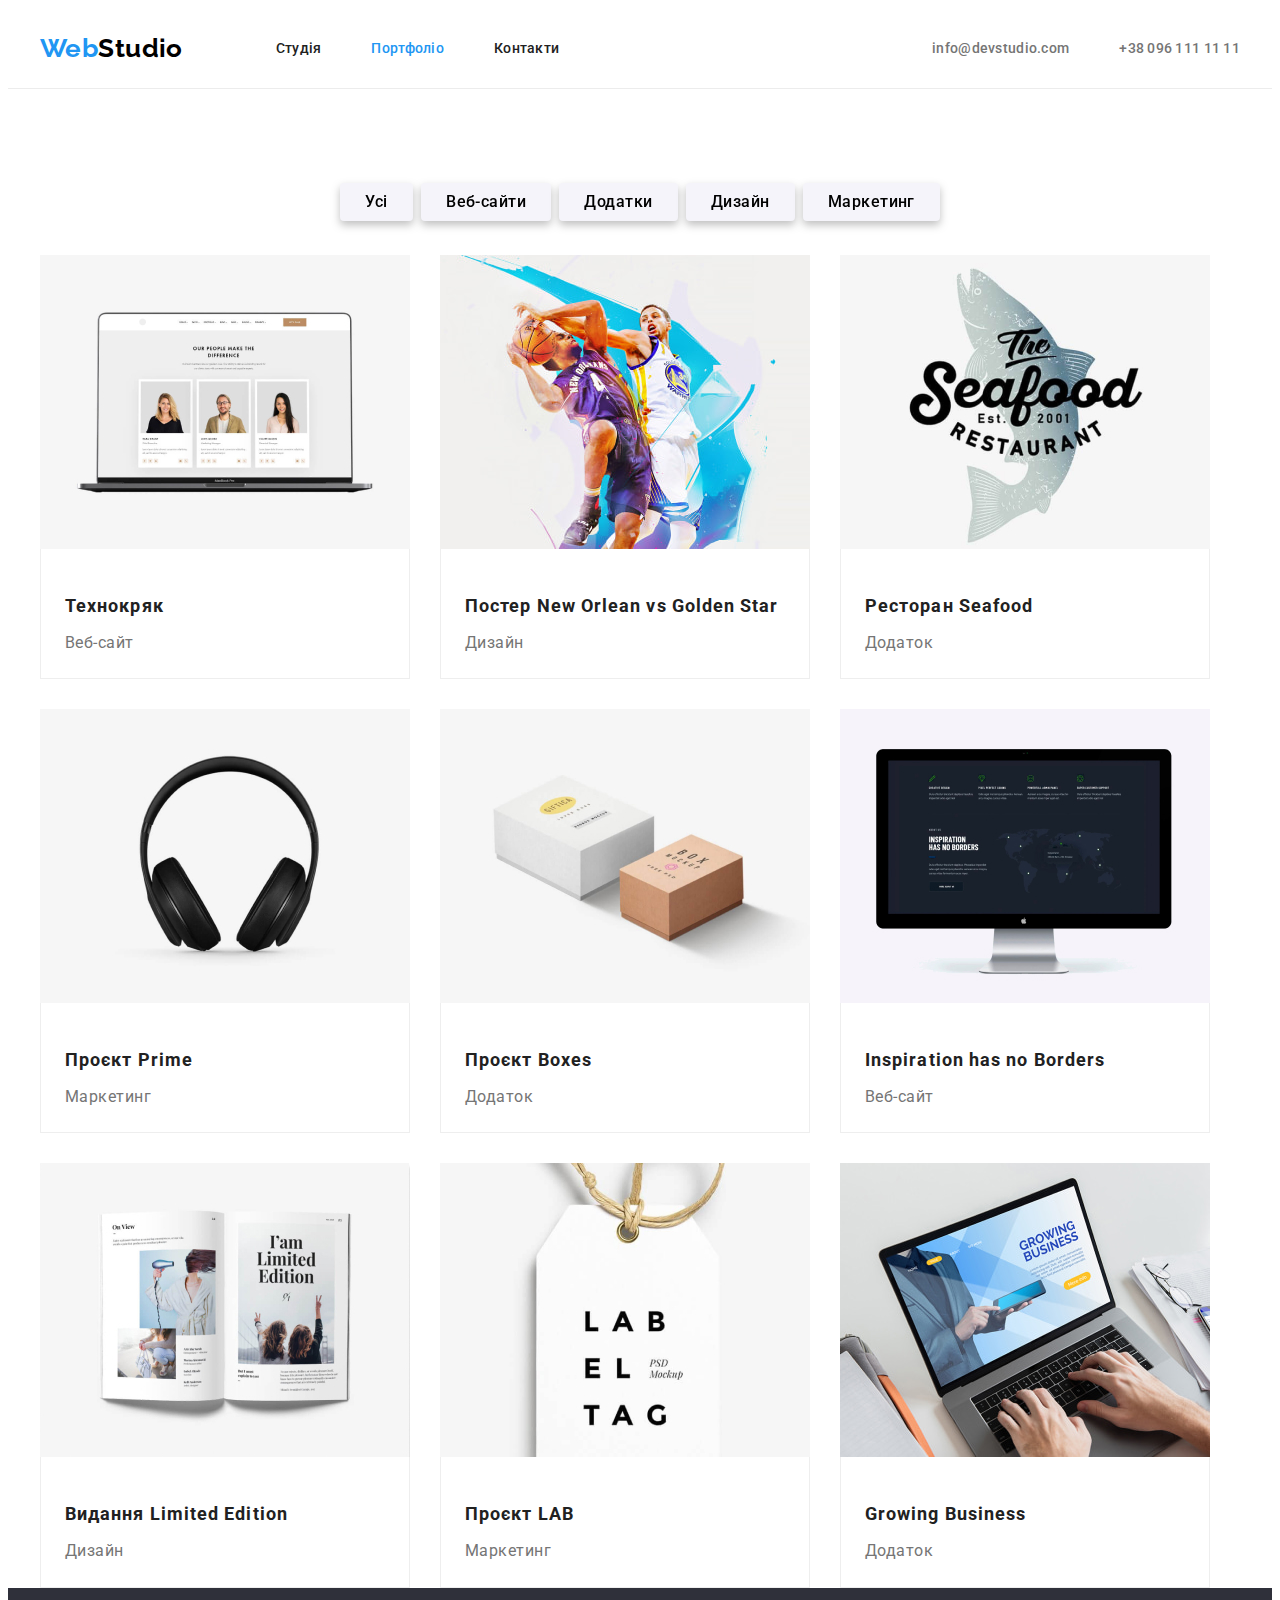
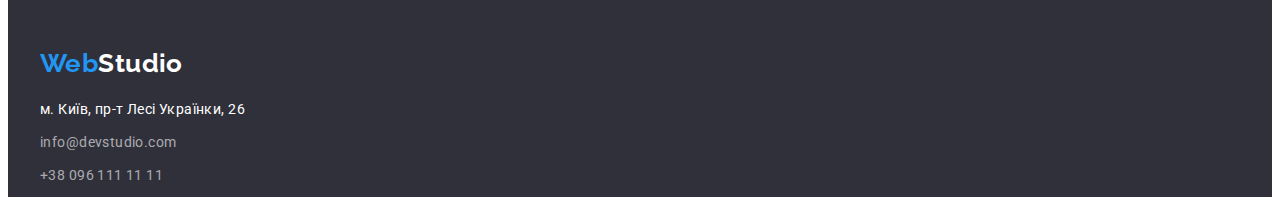
==== portfolio.html @ c00fcd57 "створює базу для виконання дз" ====
<!DOCTYPE html>
<html lang="uk">
  <head>
    <meta charset="UTF-8" />
    <meta http-equiv="X-UA-Compatible" content="IE=edge" />
    <meta name="viewport" content="width=device-width, initial-scale=1.0" />
    <title>Студія</title>

    <link rel="preconnect" href="https://fonts.googleapis.com" />
    <link rel="preconnect" href="https://fonts.gstatic.com" crossorigin />
    <link
      href="https://fonts.googleapis.com/css2?family=Raleway:wght@700&family=Roboto:wght@400;500;700;900&display=swap"
      rel="stylesheet"
    />
    <link
      rel="stylesheet"
      href="https://cdnjs.cloudflare.com/ajax/libs/modern-normalize/1.1.0/modern-normalize.min.css"
      integrity="sha512-wpPYUAdjBVSE4KJnH1VR1HeZfpl1ub8YT/NKx4PuQ5NmX2tKuGu6U/JRp5y+Y8XG2tV+wKQpNHVUX03MfMFn9Q=="
      crossorigin="anonymous"
      referrerpolicy="no-referrer"
    />
    <link rel="stylesheet" href="./css/styles.css" />
  </head>
  <body>
    <!--Header-->

    <header class="header">
      <div class="container">
        <a href="./index.html" lang="en" class="logo"><span class="logo-span">Web</span>Studio</a>
        <nav>
          <ul class="nav-list ul">
            <li class="item"><a href="./index.html" class="nav-list-link">Студія</a></li>
            <li class="item">
              <a href="./portfolio.html" class="nav-list-link-active">Портфоліо</a>
            </li>
            <li class="item"><a href="" class="nav-list-link">Контакти</a></li>
          </ul>
        </nav>

        <ul class="contact-list ul">
          <li class="item">
            <a href="mailto:info@devstudio.com" class="contact-list-link">info@devstudio.com</a>
          </li>
          <li class="item">
            <a href="tel:+380961111111" class="contact-list-link">+38 096 111 11 11</a>
          </li>
        </ul>
      </div>
    </header>

    <main>
      <section>
        <div class="container">
          <ul class="filter-buttons ul">
            <li class="list"><button class="button-list" type="button">Усі</button></li>
            <li class="list"><button class="button-list" type="button">Веб-сайти</button></li>
            <li class="list"><button class="button-list" type="button">Додатки</button></li>
            <li class="list"><button class="button-list" type="button">Дизайн</button></li>
            <li class="list"><button class="button-list" type="button">Маркетинг</button></li>
          </ul>

          <h1 class="our-projects-hide">Наші проєкти</h1>
          <ul class="gallery ul">
            <li class="list">
              <img class="picture" src="./images/profiles.jpg" alt="Профайли" width="370" />
              <div class="frame">
                <h2 class="name-of-project">Технокряк</h2>
                <p class="type-of-project">Веб-сайт</p>
              </div>
            </li>
            <li class="list">
              <img
                class="picture"
                src="./images/basketball.jpg"
                alt="Гра в баскетбол"
                width="370"
              />
              <div class="frame">
                <h2 class="name-of-project">Постер New Orlean vs Golden Star</h2>
                <p class="type-of-project">Дизайн</p>
              </div>
            </li>
            <li class="list">
              <img class="picture" src="./images/fish-sign.jpg" alt="Логотип Риба" width="370" />
              <div class="frame">
                <h2 class="name-of-project">Ресторан Seafood</h2>
                <p class="type-of-project">Додаток</p>
              </div>
            </li>
            <li class="list">
              <img class="picture" src="./images/headphones.jpg" alt="Навушники" width="370" />
              <div class="frame">
                <h2 class="name-of-project">Проєкт Prime</h2>
                <p class="type-of-project">Маркетинг</p>
              </div>
            </li>
            <li class="list">
              <img class="picture" src="./images/boxes.jpg" alt="Коробки" width="370" />
              <div class="frame">
                <h2 class="name-of-project">Проєкт Boxes</h2>
                <p class="type-of-project">Додаток</p>
              </div>
            </li>
            <li class="list">
              <img class="picture" src="./images/screen.jpg" alt="Монітор" width="370" />
              <div class="frame">
                <h2 class="name-of-project">Inspiration has no Borders</h2>
                <p class="type-of-project">Веб-сайт</p>
              </div>
            </li>
            <li class="list">
              <img class="picture" src="./images/book.jpg" alt="Розгорнута книга" width="370" />
              <div class="frame">
                <h2 class="name-of-project">Видання Limited Edition</h2>
                <p class="type-of-project">Дизайн</p>
              </div>
            </li>
            <li class="list">
              <img class="picture" src="./images/label.jpg" alt="Паперова лейба" width="370" />
              <div class="frame">
                <h2 class="name-of-project">Проєкт LAB</h2>
                <p class="type-of-project">Маркетинг</p>
              </div>
            </li>
            <li class="list">
              <img
                class="picture"
                src="./images/laptop-project.jpg"
                alt="Ноутбук за яким працюють"
                width="370"
              />
              <div class="frame">
                <h2 class="name-of-project">Growing Business</h2>
                <p class="type-of-project">Додаток</p>
              </div>
            </li>
          </ul>
        </div>
      </section>
    </main>

    <footer class="footer-part">
      <div class="container">
        <a href="./index.html" lang="en" class="logo"> <span class="logo-span">Web</span>Studio</a>
        <address>
          <ul class="contact-down-list ul">
            <li>
              <a
                class="contact-down-list-link"
                href="https://goo.gl/maps/1SYnQdsRhisQ9rk5A"
                target="_blank"
                rel="noopener noreferrer"
              >
                <span class="address-link">м. Київ, пр-т Лесі Українки, 26</span></a
              >
            </li>
            <li>
              <a class="contact-down-list-link" href="mailto:info@devstudio.com"
                >info@devstudio.com</a
              >
            </li>
            <li>
              <a class="contact-down-list-link" href="tel:+380961111111">+38 096 111 11 11</a>
            </li>
          </ul>
        </address>
      </div>
    </footer>
  </body>
</html>
---- css/styles.css ----
:root {
--main-text-color: #212121;
--submain-text-color: #757575;
--accent-color: #2196F3;
--white-color: #FFFFFF;

--hero-footer-background-color: #2F303A;
--team-buttons-background-color: #F5F4FA;
}

body {
    background-color: var(--white-color);
    color: var(--main-text-color);
    font-family: Roboto, sans-serif;
    font-size: 14px;
    letter-spacing: 0.03em;
    font-weight: 400;
}

/* Utilities */

.header {
    /* outline: 1px solid #ECECEC; */
    border-bottom: 1px solid #ECECEC;
}

.ul {
    margin: 0;
    padding: 0;
    list-style: none;
}

.container {
    /* display: flex; */
    margin-left: auto;
    margin-right: auto;
    padding: 0 15px;
    width: 1200px; 
    /* border-bottom: 1px solid #ECECEC; */
}

h1, h2, h3 {
    margin-top: 0;
    margin-bottom: 0;
}

ul {
    list-style: none;
}

/* Header */

.header .container {
    align-items: center; 
    display: flex;
    margin-bottom: 0;
}

/* Logo */

.logo{
    margin-right: 93px;
}

.logo, .logo-span {
    font-family: Raleway, sans-serif;
    color: #000000;
    font-weight: 700;
    font-size: 26px;
    line-height: 1.19;
    text-decoration: none;  
}
.logo-span {
    color: var(--accent-color);
}

/* Site nav */
.nav-list {
    display: flex;
}

.nav-list .item +.item {
    margin-left: 50px;
}

.nav-list-link:hover,
.nav-list-link:focus {
    color: var(--accent-color);
}

.nav-list-link, 
.nav-list-link-active, 
.contact-list-link {
    display: block;
    padding-top: 32px;
    padding-bottom: 32px;


    color: inherit;
    font-weight: 500;
    font-size: 14px;
    line-height: 1.17;
    letter-spacing: 0.02em;
    text-decoration: none;
}
  
.contact-list{
    display: flex;
    margin-left: auto;
}

.contact-list .item+.item {
    margin-left: 50px;
}

.contact-list-link:hover, 
.contact-list-link:focus,
.nav-list-link-active{
    color: var(--accent-color);
}

.contact-list-link {
    color: var(--submain-text-color);
}

/* Main-Top */
.hero {
    padding-top: 200px;
    padding-bottom: 200px;

    background-color: var(--hero-footer-background-color);
    text-align: center;
}    
.hero-title {
    color: var(--white-color);  
    font-weight: 900;
    font-size: 44px;
    line-height: 1.36;
    letter-spacing: 0.06em;
    text-transform: uppercase;
}
.hero-button {
    background-color: var(--accent-color);
    min-width: 216px;
    padding: 10px 32px;     
    box-shadow: 0px 4px 4px rgba(0, 0, 0, 0.15);
    border-radius: 4px;
    
    font-family: inherit;
    color: var(--white-color);
    text-align: center;
    font-weight: 700;
    font-size: 16px;
    line-height: 1.88;
    letter-spacing: 0.06em;
    cursor: pointer;
}

/* Advantages */

.title-hide, .our-projects-hide {
    display: none;
}
.advantages .title {
    margin-bottom: 10px;

    color: var(--main-text-color);
    font-weight: 700;
    font-size: 14px;
    line-height: 1.14;
    text-transform: uppercase;
}

.description {
    margin-bottom: 0;
    color: var(--submain-text-color);
    font-size: 14px;
    line-height: 1.71;
}

.advantages-list {
    display: flex;
    margin-top: 94px;
}

.advantages .description {
    margin-top: 10px;
    margin-bottom: 94px;
}

/* Duty+Team */
.duty-title, .our-team-title {
    margin-bottom: 50px;

    text-align: center;
    font-weight: 700;
    font-size: 36px;
    line-height: 1.17;
    color: var(--main-text-color);
}
.duty-immages {
    display: flex;
    margin-bottom: 94px;

}
.duty-immages .item+.item,
.team-list .team+.team {
    margin-left: 30px;    
}

/* Team */
.our-team {
    padding-top: 94px;

    color: var(--main-text-color);
    background-color: var(--team-buttons-background-color);
    text-align: center;
}

.team-list {
    display: flex;
}

.our-team .name {
    margin-top: 30px;
}
.position {
    margin-top: 10px;
    margin-bottom: 30px;

    font-weight: 500;
    font-size: 16px;
    line-height: 1.19;  
    letter-spacing: 0.03em;
    color: var(--submain-text-color);
    /* border-bottom: 1px solid black; */
}
.team {
    background-color: var(--white-color);
    margin-bottom: 94px;
    border-radius: 0px 0px 4px 4px;
    box-shadow: 0px 4px 4px rgba(0, 0, 0, 0.25);
}

/* Footer */

.footer-part{
    background-color: var(--hero-footer-background-color);
}

.footer-part .logo {
    display:inline-block;
    margin-top: 60px;
    margin-bottom: 20px;

    color: var(--white-color);
}
.contact-down-list-link {
    display: inline-block;
    margin-bottom: 9px;

    font-style: normal;
    font-weight: inherit;
    font-size: 14px;
    line-height: 1.71;
    letter-spacing: 0.03em;
    color: rgba(255, 255, 255, 0.6);
    text-decoration: none;
}

.address-link {
    color: var(--white-color);
}

.contact-down-list-link:hover,
.contact-down-list-link:focus{
    color: var(--accent-color);
}

.address-link:hover,
.address-link:focus {
    color: var(--accent-color);
}


/* Portfolio */

.filter-buttons {
    display: flex;
    justify-content: center;
    margin-top: 94px;
    margin-bottom: 34px;
    }

.filter-buttons .list+.list {
    margin-left: 8px;
}

.button-list {
    min-width: 73px;    
    padding: 6px 25px;
    
    background-color: var(--team-buttons-background-color);
    font-family: inherit;
    font-weight: 500;
    font-size: 16px;
    line-height: 1.62;
    text-align: center;
    letter-spacing: 0.03em;
    border: inherit;
    border-radius: 4px;

    filter: drop-shadow(0px 4px 4px rgba(0, 0, 0, 0.25));
}

.button-list:hover,
.button-list:focus {
    background-color: var(--accent-color);
    color: var(--white-color);
    cursor: pointer;
}

/* 9 items */

.gallery {
    display: flex;
    flex-wrap: wrap;
    margin: -15px;
}

.gallery .list{
    margin: 15px;   
}

.frame {
    border: 1px solid #EEEEEE;
    margin-top: -5px;
    padding: 20px 24px;
}

.name-of-project {
    margin-top: 20px;
    font-weight: 700;
    font-size: 18px;
    line-height: 2;
    letter-spacing: 0.06em;
}

.type-of-project {
    margin-top: 4px;
    margin-bottom: 0;

    font-size: 16px;
    line-height: 1.88;
    letter-spacing: 0.03em;
    color: var(--submain-text-color);
}
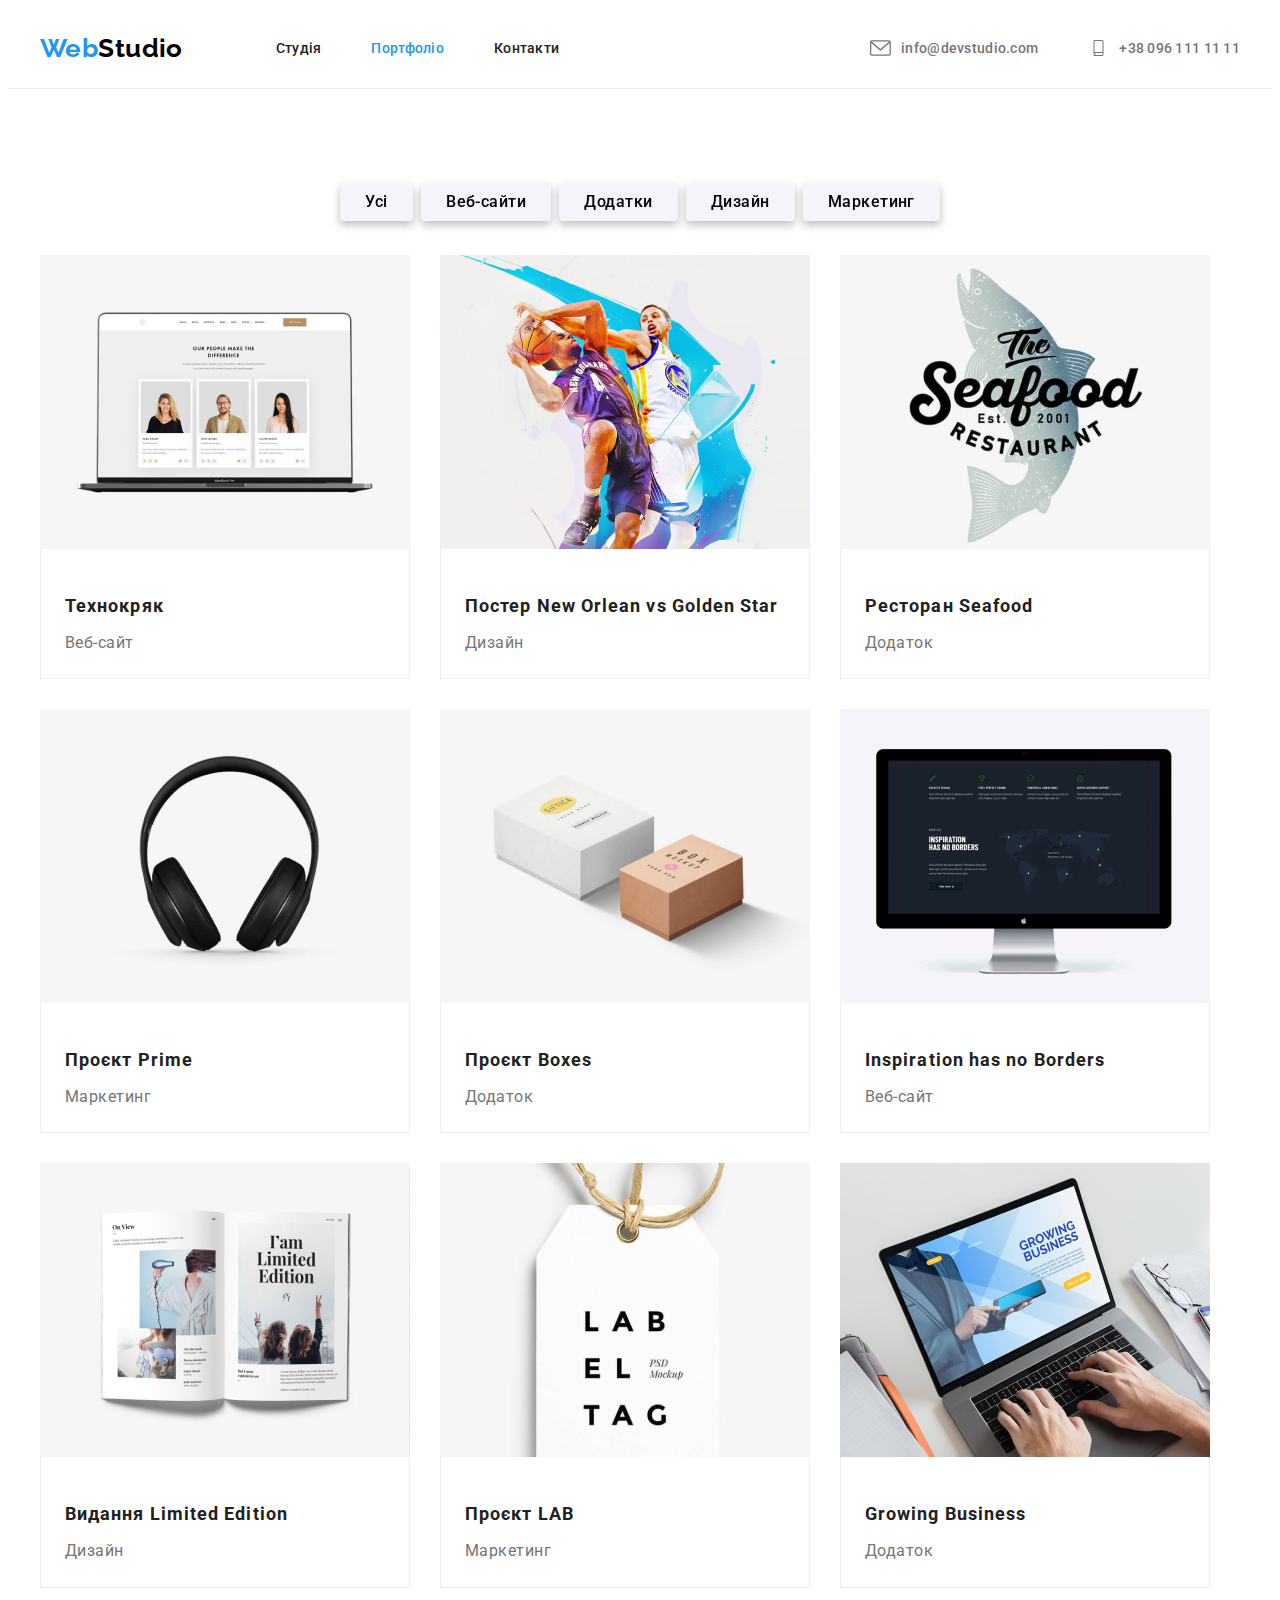
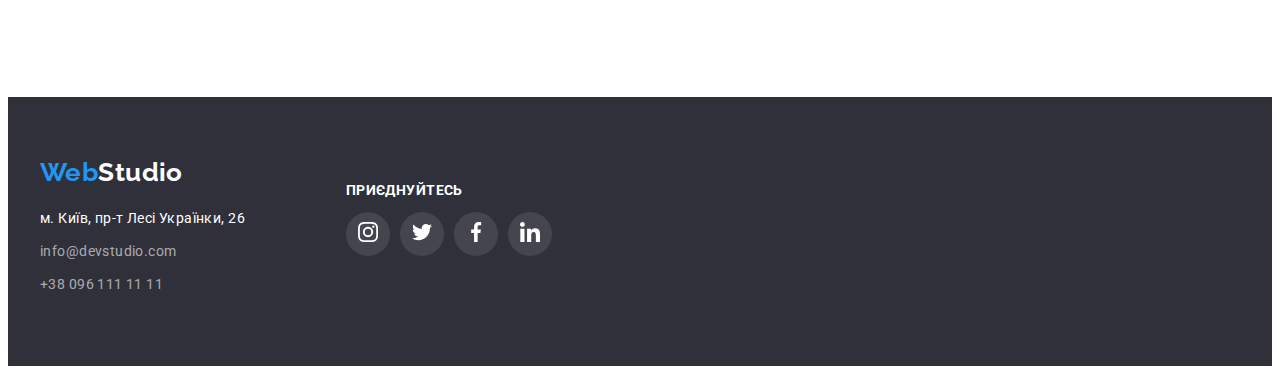
==== commit d30c6312: "додає анімовані іконки соц.мереж" ====
--- a/portfolio.html
+++ b/portfolio.html
@@ -37,12 +37,24 @@
           </ul>
         </nav>
 
+        <!--E-mail + Tel-->
+
         <ul class="contact-list ul">
-          <li class="item">
-            <a href="mailto:info@devstudio.com" class="contact-list-link">info@devstudio.com</a>
+          <li class="item email">
+            <a href="mailto:info@devstudio.com" class="contact-list-link">
+              <svg class="icon-contacts-envelope">
+                <use href="./images/symbol-defs.svg#icon-contacts-envelope"></use>
+              </svg>
+              info@devstudio.com</a
+            >
           </li>
-          <li class="item">
-            <a href="tel:+380961111111" class="contact-list-link">+38 096 111 11 11</a>
+          <li class="item phone">
+            <a href="tel:+380961111111" class="contact-list-link">
+              <svg class="icon-contacts-smartphone">
+                <use href="./images/symbol-defs.svg#icon-contacts-smartphone"></use>
+              </svg>
+              +38 096 111 11 11</a
+            >
           </li>
         </ul>
       </div>
@@ -61,14 +73,14 @@
 
           <h1 class="our-projects-hide">Наші проєкти</h1>
           <ul class="gallery ul">
-            <li class="list">
+            <li class="gallery-li">
               <img class="picture" src="./images/profiles.jpg" alt="Профайли" width="370" />
               <div class="frame">
                 <h2 class="name-of-project">Технокряк</h2>
                 <p class="type-of-project">Веб-сайт</p>
               </div>
             </li>
-            <li class="list">
+            <li class="gallery-li">
               <img
                 class="picture"
                 src="./images/basketball.jpg"
@@ -80,49 +92,49 @@
                 <p class="type-of-project">Дизайн</p>
               </div>
             </li>
-            <li class="list">
+            <li class="gallery-li">
               <img class="picture" src="./images/fish-sign.jpg" alt="Логотип Риба" width="370" />
               <div class="frame">
                 <h2 class="name-of-project">Ресторан Seafood</h2>
                 <p class="type-of-project">Додаток</p>
               </div>
             </li>
-            <li class="list">
+            <li class="gallery-li">
               <img class="picture" src="./images/headphones.jpg" alt="Навушники" width="370" />
               <div class="frame">
                 <h2 class="name-of-project">Проєкт Prime</h2>
                 <p class="type-of-project">Маркетинг</p>
               </div>
             </li>
-            <li class="list">
+            <li class="gallery-li">
               <img class="picture" src="./images/boxes.jpg" alt="Коробки" width="370" />
               <div class="frame">
                 <h2 class="name-of-project">Проєкт Boxes</h2>
                 <p class="type-of-project">Додаток</p>
               </div>
             </li>
-            <li class="list">
+            <li class="gallery-li">
               <img class="picture" src="./images/screen.jpg" alt="Монітор" width="370" />
               <div class="frame">
                 <h2 class="name-of-project">Inspiration has no Borders</h2>
                 <p class="type-of-project">Веб-сайт</p>
               </div>
             </li>
-            <li class="list">
+            <li class="gallery-li">
               <img class="picture" src="./images/book.jpg" alt="Розгорнута книга" width="370" />
               <div class="frame">
                 <h2 class="name-of-project">Видання Limited Edition</h2>
                 <p class="type-of-project">Дизайн</p>
               </div>
             </li>
-            <li class="list">
+            <li class="gallery-li">
               <img class="picture" src="./images/label.jpg" alt="Паперова лейба" width="370" />
               <div class="frame">
                 <h2 class="name-of-project">Проєкт LAB</h2>
                 <p class="type-of-project">Маркетинг</p>
               </div>
             </li>
-            <li class="list">
+            <li class="gallery-li">
               <img
                 class="picture"
                 src="./images/laptop-project.jpg"
@@ -141,29 +153,67 @@
 
     <footer class="footer-part">
       <div class="container">
-        <a href="./index.html" lang="en" class="logo"> <span class="logo-span">Web</span>Studio</a>
-        <address>
-          <ul class="contact-down-list ul">
-            <li>
-              <a
-                class="contact-down-list-link"
-                href="https://goo.gl/maps/1SYnQdsRhisQ9rk5A"
-                target="_blank"
-                rel="noopener noreferrer"
-              >
-                <span class="address-link">м. Київ, пр-т Лесі Українки, 26</span></a
-              >
-            </li>
-            <li>
-              <a class="contact-down-list-link" href="mailto:info@devstudio.com"
-                >info@devstudio.com</a
-              >
-            </li>
-            <li>
-              <a class="contact-down-list-link" href="tel:+380961111111">+38 096 111 11 11</a>
-            </li>
-          </ul>
-        </address>
+        <div class="container-one list">
+          <a href="./index.html" lang="en" class="logo">
+            <span class="logo-span">Web</span>Studio</a
+          >
+          <address>
+            <ul class="contact-down-list ul">
+              <li>
+                <a
+                  class="contact-down-list-link"
+                  href="https://goo.gl/maps/1SYnQdsRhisQ9rk5A"
+                  target="_blank"
+                  rel="noopener noreferrer"
+                >
+                  <span class="address-link">м. Київ, пр-т Лесі Українки, 26</span></a
+                >
+              </li>
+              <li>
+                <a class="contact-down-list-link" href="mailto:info@devstudio.com"
+                  >info@devstudio.com</a
+                >
+              </li>
+              <li>
+                <a class="contact-down-list-link" href="tel:+380961111111">+38 096 111 11 11</a>
+              </li>
+            </ul>
+          </address>
+        </div>
+
+        <div class="container-two list">
+          <p>Приєднуйтесь</p>
+          <ul class="sl-ul">
+            <li class="sl-li">
+              <a href="" class="link">
+                <svg class="social-icon footer">
+                  <use href="./images/symbol-defs.svg#sn-instagram"></use>
+                </svg>
+              </a>
+            </li>
+            <li class="sl-li">
+              <a href="" class="link">
+                <svg class="social-icon footer">
+                  <use href="./images/symbol-defs.svg#sn-twitter"></use>
+                </svg>
+              </a>
+            </li>
+            <li class="sl-li">
+              <a href="" class="link">
+                <svg class="social-icon footer">
+                  <use href="./images/symbol-defs.svg#sn-facebook"></use>
+                </svg>
+              </a>
+            </li>
+            <li class="sl-li">
+              <a href="" class="link">
+                <svg class="social-icon footer">
+                  <use href="./images/symbol-defs.svg#sn-linkedin"></use>
+                </svg>
+              </a>
+            </li>
+          </ul>
+        </div>
       </div>
     </footer>
   </body>
--- a/css/styles.css
+++ b/css/styles.css
@@ -3,6 +3,8 @@
 --submain-text-color: #757575;
 --accent-color: #2196F3;
 --white-color: #FFFFFF;
+--overlay-color: rgba(47, 48, 58, 0.4);
+--social-link-color: #AFB1B8;
 
 --hero-footer-background-color: #2F303A;
 --team-buttons-background-color: #F5F4FA;
@@ -123,6 +125,39 @@
     color: var(--submain-text-color);
 }
 
+/* E-mail+Tel */
+
+.contact-list-link {
+    display: flex;
+    align-items: center;
+}
+
+.icon-contacts-envelope,
+.icon-contacts-smartphone {
+    margin-right: 10px;
+    width: 21px;
+    height: 16px;
+    fill: currentColor;
+    text-align: center;
+
+    /* outline: 1px solid black; */
+}
+
+/* Через Before */
+
+/* .email::before {
+    display: inline-block;
+    content: "";
+    width: 100px;
+    height: 100px;
+    margin-right: 10px;
+    background-image: url("../images/SVG/contacts-envelope.svg");
+    background-size: contain;
+    background-repeat: no-repeat;
+    outline: 1px solid black;
+} */
+
+
 /* Main-Top */
 .hero {
     padding-top: 200px;
@@ -130,6 +165,19 @@
 
     background-color: var(--hero-footer-background-color);
     text-align: center;
+
+    max-width: 1600px;
+    height: 600px;
+    margin-left: auto;
+    margin-right: auto;
+
+    background-image: linear-gradient(to right, var(--overlay-color), var(--overlay-color)), url("../images/hero-img.jpg");
+    background-repeat: no-repeat;
+    background-position: center;
+    background-size: cover;
+
+/* outline: 10px solid black; */
+
 }    
 .hero-title {
     color: var(--white-color);  
@@ -188,6 +236,21 @@
     margin-bottom: 94px;
 }
 
+.advantages-svg {
+    display: flex;
+    height: 120px;
+    justify-content: center;
+    align-items: center;
+    margin-bottom: 25px;
+    background-color: var(--team-buttons-background-color);
+    border-radius: 4px;
+    filter: drop-shadow(0px 4px 4px rgba(0, 0, 0, 0.25));
+}
+
+.advantages-list .item+.item {
+    margin-left: 30px;
+}
+
 /* Duty+Team */
 .duty-title, .our-team-title {
     margin-bottom: 50px;
@@ -226,7 +289,7 @@
 }
 .position {
     margin-top: 10px;
-    margin-bottom: 30px;
+    margin-bottom: 20px;
 
     font-weight: 500;
     font-size: 16px;
@@ -242,10 +305,135 @@
     box-shadow: 0px 4px 4px rgba(0, 0, 0, 0.25);
 }
 
+
+/* 4 social links */
+
+.sl-ul {
+    display: flex;    
+    justify-content: center;
+    margin-bottom: 30px;
+    padding: 0;
+}
+
+.sl-li+.sl-li {
+    margin-left: 10px;
+}
+
+.sl-li {
+    display: flex;
+    align-items: center;
+    justify-content: center;
+
+    width: 44px;
+    height: 44px;
+
+    border-radius: 50%;
+}
+
+.social-icon {
+    width: 20px;
+    height: 20px;
+    fill: var(--social-link-color);
+}
+
+.social-icon.footer {
+    width: 20px;
+    height: 20px;
+    fill: var(--white-color);
+}
+
+.footer-part .sl-li {
+    background: rgba(255, 255, 255, 0.1);
+}
+
+
+/* 4 social links - hoover */
+
+.sl-li:hover,
+.sl-li:focus {
+    background-color: var(--accent-color);
+}
+
+.sl-li:hover .social-icon,
+.sl-li:focus .social-icon{
+    fill: var(--white-color);
+}
+
+/* Cliens' logo */
+
+.section-title {
+    font-weight: 700;
+    font-size: 36px;
+    line-height: 1.16;
+    text-align: center;
+    letter-spacing: 0.03em;
+
+    margin-top: 94px;
+    margin-bottom: 50px;
+}
+
+.logo-ul {
+        display: flex;
+        justify-content: center;
+}
+
+.logo-li+.logo-li{
+    margin-left: 30px;
+}
+
+.logo-li {
+    display: flex;
+    align-items: center;
+    justify-content: center;
+        
+    width: 170px;
+    height: 92px;
+    border: 1px solid var(--social-link-color);
+    border-radius: 4px;
+}
+
+.logo-li .link{
+    display: flex;
+    justify-content: center;
+    align-items: center;
+
+    fill: var(--social-link-color);
+    width: 100%;
+    height: 100%; 
+}
+
+.logo-ul {
+    margin-bottom: 94px;
+}
+
+.logo-li:hover .logo-svg,
+.logo-li:focus .logo-svg {
+    fill: var(--accent-color);
+}
+
 /* Footer */
 
 .footer-part{
-    background-color: var(--hero-footer-background-color);
+    display: flex;
+    background-color: var(--hero-footer-background-color);    
+}
+
+/* .container{
+    margin-left: auto;
+    justify-content: start;
+} */
+
+/* .container-one {
+    margin-left: 215px;
+} */
+
+.container .list+.list {
+    margin-left: 70px;
+}
+
+.footer-part .container {
+    display: flex;
+    margin-bottom: 60px;
 }
 
 .footer-part .logo {
@@ -255,6 +443,9 @@
 
     color: var(--white-color);
 }
+
+/* Footer - тел,емейл,адреса */
+
 .contact-down-list-link {
     display: inline-block;
     margin-bottom: 9px;
@@ -265,7 +456,7 @@
     line-height: 1.71;
     letter-spacing: 0.03em;
     color: rgba(255, 255, 255, 0.6);
-    text-decoration: none;
+    text-decoration: none;    
 }
 
 .address-link {
@@ -282,6 +473,18 @@
     color: var(--accent-color);
 }
 
+/* Footer - 2й стовпчик */
+
+.container-two {
+    font-weight: 700;
+    font-size: 14px;
+    line-height: 1.14;
+    letter-spacing: 0.03em;
+    text-transform: uppercase;
+    color: var(--white-color);
+
+    margin-top: 72px;
+}
 
 /* Portfolio */
 
@@ -324,13 +527,30 @@
 
 .gallery {
     display: flex;
-    flex-wrap: wrap;
-    margin: -15px;
-}
-
-.gallery .list{
-    margin: 15px;   
-}
+    flex-wrap: wrap;    
+}
+
+/* Ділимо на 3 секції через -15px */
+.gallery {
+    margin:-15px; 
+    margin-bottom: 94px;
+}
+.gallery-li {
+    margin: 15px;    
+}
+
+/* Ділимо на 3 секції через nth child */
+
+/* .gallery-li+.gallery-li {
+    margin-left: 30px;
+    margin-bottom: 30px;
+}
+.gallery-li:nth-child(3n+1) {
+    margin-left: 0;
+}
+.gallery-li:nth-last-child(-n+3) {
+    margin-bottom: 0;
+} */
 
 .frame {
     border: 1px solid #EEEEEE;
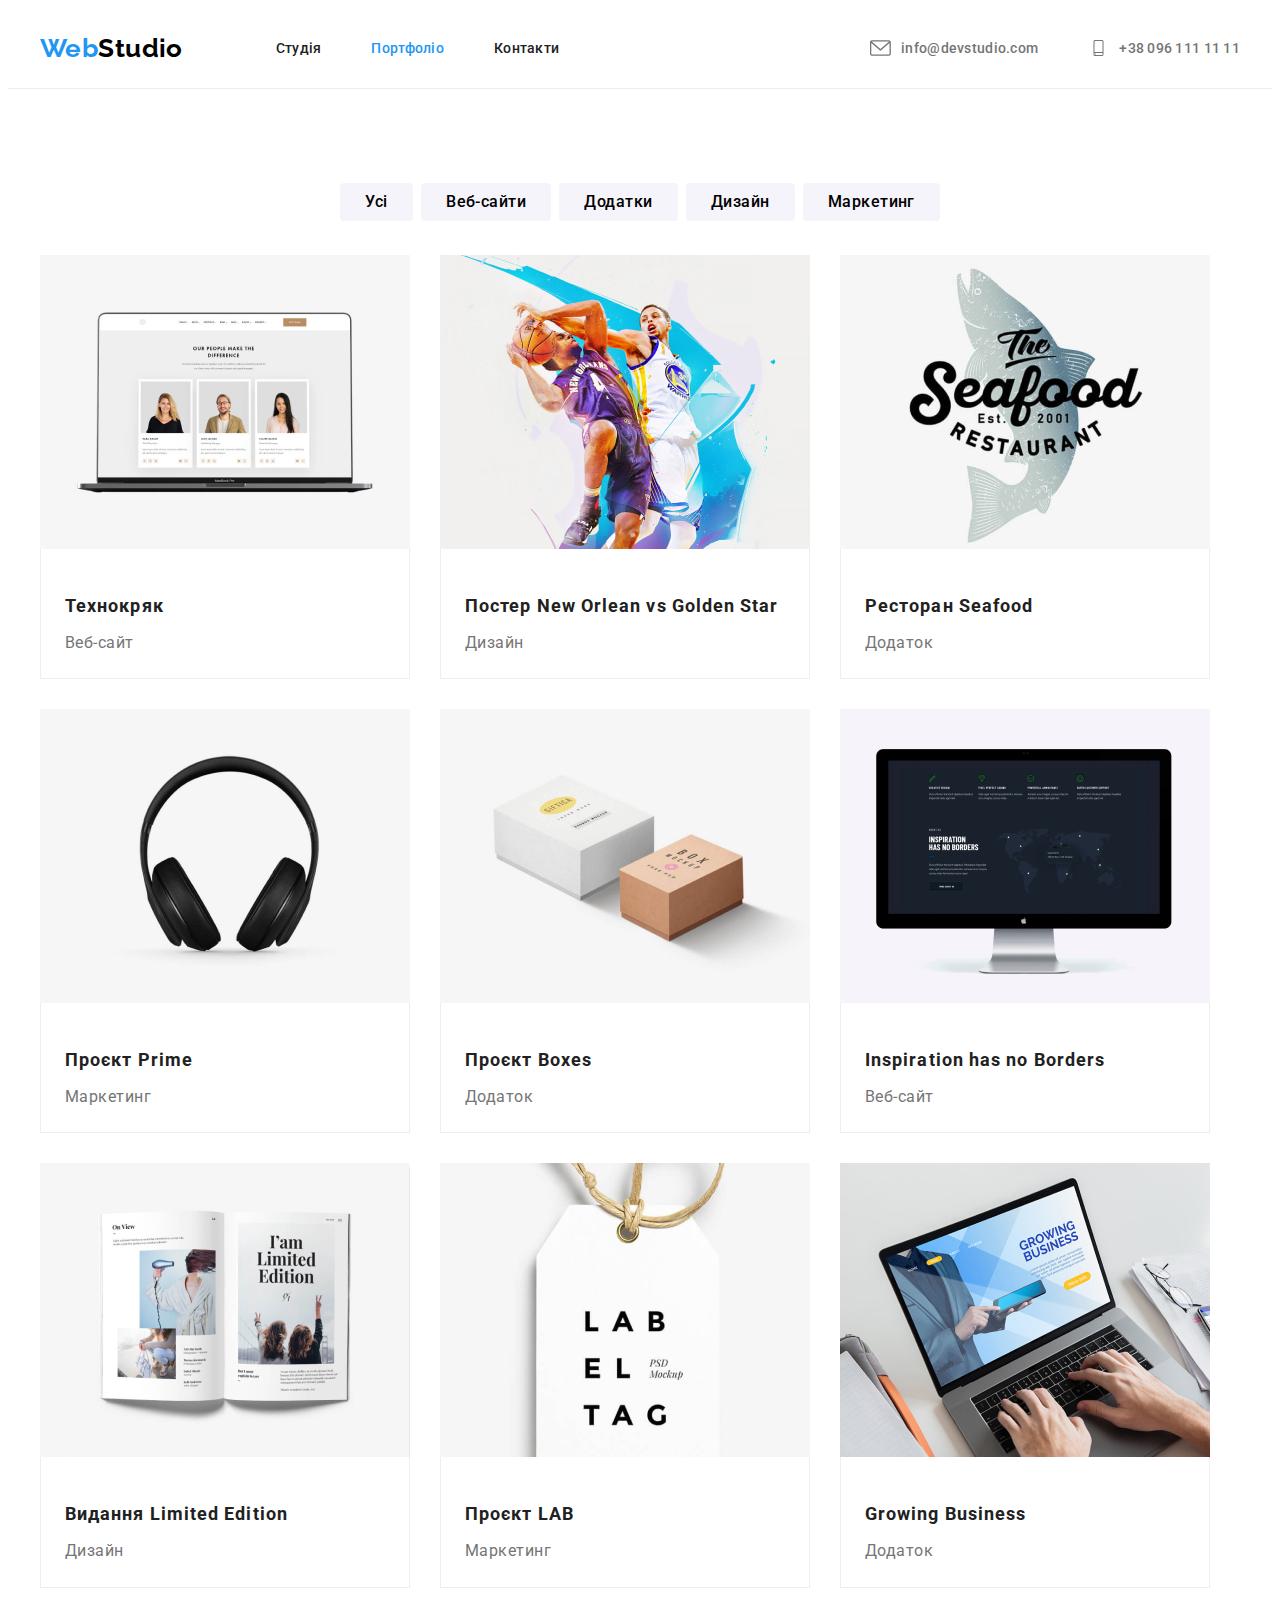
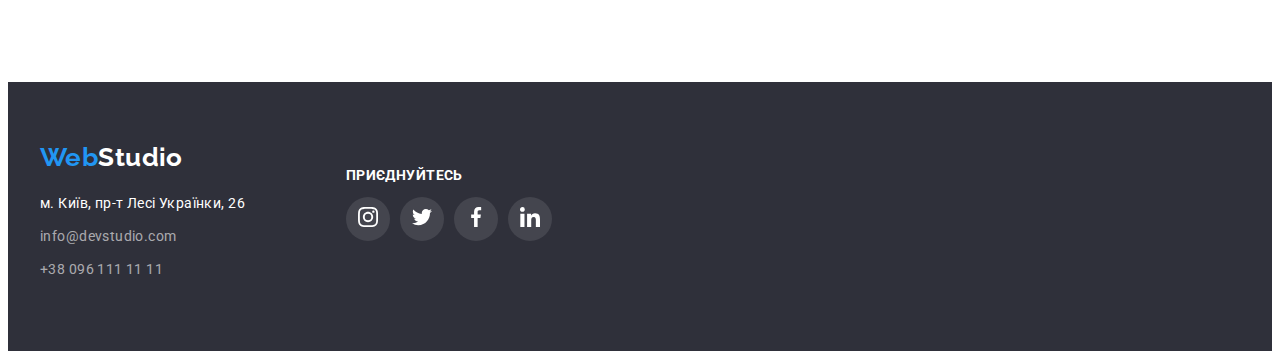
==== commit 1bf6848f: "фінальна версія" ====
--- a/portfolio.html
+++ b/portfolio.html
@@ -43,7 +43,7 @@
           <li class="item email">
             <a href="mailto:info@devstudio.com" class="contact-list-link">
               <svg class="icon-contacts-envelope">
-                <use href="./images/symbol-defs.svg#icon-contacts-envelope"></use>
+                <use href="./images/icons.svg#icon-contacts-envelope"></use>
               </svg>
               info@devstudio.com</a
             >
@@ -51,7 +51,7 @@
           <li class="item phone">
             <a href="tel:+380961111111" class="contact-list-link">
               <svg class="icon-contacts-smartphone">
-                <use href="./images/symbol-defs.svg#icon-contacts-smartphone"></use>
+                <use href="./images/icons.svg#icon-contacts-smartphone"></use>
               </svg>
               +38 096 111 11 11</a
             >
@@ -61,7 +61,7 @@
     </header>
 
     <main>
-      <section>
+      <section class="section">
         <div class="container">
           <ul class="filter-buttons ul">
             <li class="list"><button class="button-list" type="button">Усі</button></li>
@@ -187,28 +187,28 @@
             <li class="sl-li">
               <a href="" class="link">
                 <svg class="social-icon footer">
-                  <use href="./images/symbol-defs.svg#sn-instagram"></use>
-                </svg>
-              </a>
-            </li>
-            <li class="sl-li">
-              <a href="" class="link">
-                <svg class="social-icon footer">
-                  <use href="./images/symbol-defs.svg#sn-twitter"></use>
-                </svg>
-              </a>
-            </li>
-            <li class="sl-li">
-              <a href="" class="link">
-                <svg class="social-icon footer">
-                  <use href="./images/symbol-defs.svg#sn-facebook"></use>
-                </svg>
-              </a>
-            </li>
-            <li class="sl-li">
-              <a href="" class="link">
-                <svg class="social-icon footer">
-                  <use href="./images/symbol-defs.svg#sn-linkedin"></use>
+                  <use href="./images/icons.svg#sn-instagram"></use>
+                </svg>
+              </a>
+            </li>
+            <li class="sl-li">
+              <a href="" class="link">
+                <svg class="social-icon footer">
+                  <use href="./images/icons.svg#sn-twitter"></use>
+                </svg>
+              </a>
+            </li>
+            <li class="sl-li">
+              <a href="" class="link">
+                <svg class="social-icon footer">
+                  <use href="./images/icons.svg#sn-facebook"></use>
+                </svg>
+              </a>
+            </li>
+            <li class="sl-li">
+              <a href="" class="link">
+                <svg class="social-icon footer">
+                  <use href="./images/icons.svg#sn-linkedin"></use>
                 </svg>
               </a>
             </li>
--- a/css/styles.css
+++ b/css/styles.css
@@ -29,7 +29,6 @@
 .ul {
     margin: 0;
     padding: 0;
-    list-style: none;
 }
 
 .container {
@@ -48,6 +47,11 @@
 
 ul {
     list-style: none;
+}
+
+.section {
+    padding-top: 94px;
+    padding-bottom: 94px;
 }
 
 /* Header */
@@ -228,12 +232,10 @@
 
 .advantages-list {
     display: flex;
-    margin-top: 94px;
 }
 
 .advantages .description {
     margin-top: 10px;
-    margin-bottom: 94px;
 }
 
 .advantages-svg {
@@ -263,8 +265,6 @@
 }
 .duty-immages {
     display: flex;
-    margin-bottom: 94px;
-
 }
 .duty-immages .item+.item,
 .team-list .team+.team {
@@ -273,8 +273,6 @@
 
 /* Team */
 .our-team {
-    padding-top: 94px;
-
     color: var(--main-text-color);
     background-color: var(--team-buttons-background-color);
     text-align: center;
@@ -300,7 +298,6 @@
 }
 .team {
     background-color: var(--white-color);
-    margin-bottom: 94px;
     border-radius: 0px 0px 4px 4px;
     box-shadow: 0px 4px 4px rgba(0, 0, 0, 0.25);
 }
@@ -367,9 +364,8 @@
     line-height: 1.16;
     text-align: center;
     letter-spacing: 0.03em;
-
-    margin-top: 94px;
-    margin-bottom: 50px;
+ 
+    padding-bottom: 50px;
 }
 
 .logo-ul {
@@ -402,13 +398,14 @@
     height: 100%; 
 }
 
-.logo-ul {
-    margin-bottom: 94px;
-}
-
 .logo-li:hover .logo-svg,
 .logo-li:focus .logo-svg {
-    fill: var(--accent-color);
+    fill: var(--accent-color);    
+}
+
+.logo-li:hover,
+.logo-li:focus {
+border: 1px solid var(--accent-color);
 }
 
 /* Footer */
@@ -491,8 +488,7 @@
 .filter-buttons {
     display: flex;
     justify-content: center;
-    margin-top: 94px;
-    margin-bottom: 34px;
+    padding-bottom: 34px;
     }
 
 .filter-buttons .list+.list {
@@ -512,8 +508,6 @@
     letter-spacing: 0.03em;
     border: inherit;
     border-radius: 4px;
-
-    filter: drop-shadow(0px 4px 4px rgba(0, 0, 0, 0.25));
 }
 
 .button-list:hover,
@@ -521,6 +515,7 @@
     background-color: var(--accent-color);
     color: var(--white-color);
     cursor: pointer;
+    box-shadow:0px 4px 4px rgba(0, 0, 0, 0.25);
 }
 
 /* 9 items */
@@ -533,10 +528,13 @@
 /* Ділимо на 3 секції через -15px */
 .gallery {
     margin:-15px; 
-    margin-bottom: 94px;
 }
 .gallery-li {
-    margin: 15px;    
+    margin: 15px;        
+}
+.gallery-li:hover, 
+.gallery-li:focus {
+    box-shadow:0px 4px 4px rgba(0, 0, 0, 0.25);
 }
 
 /* Ділимо на 3 секції через nth child */
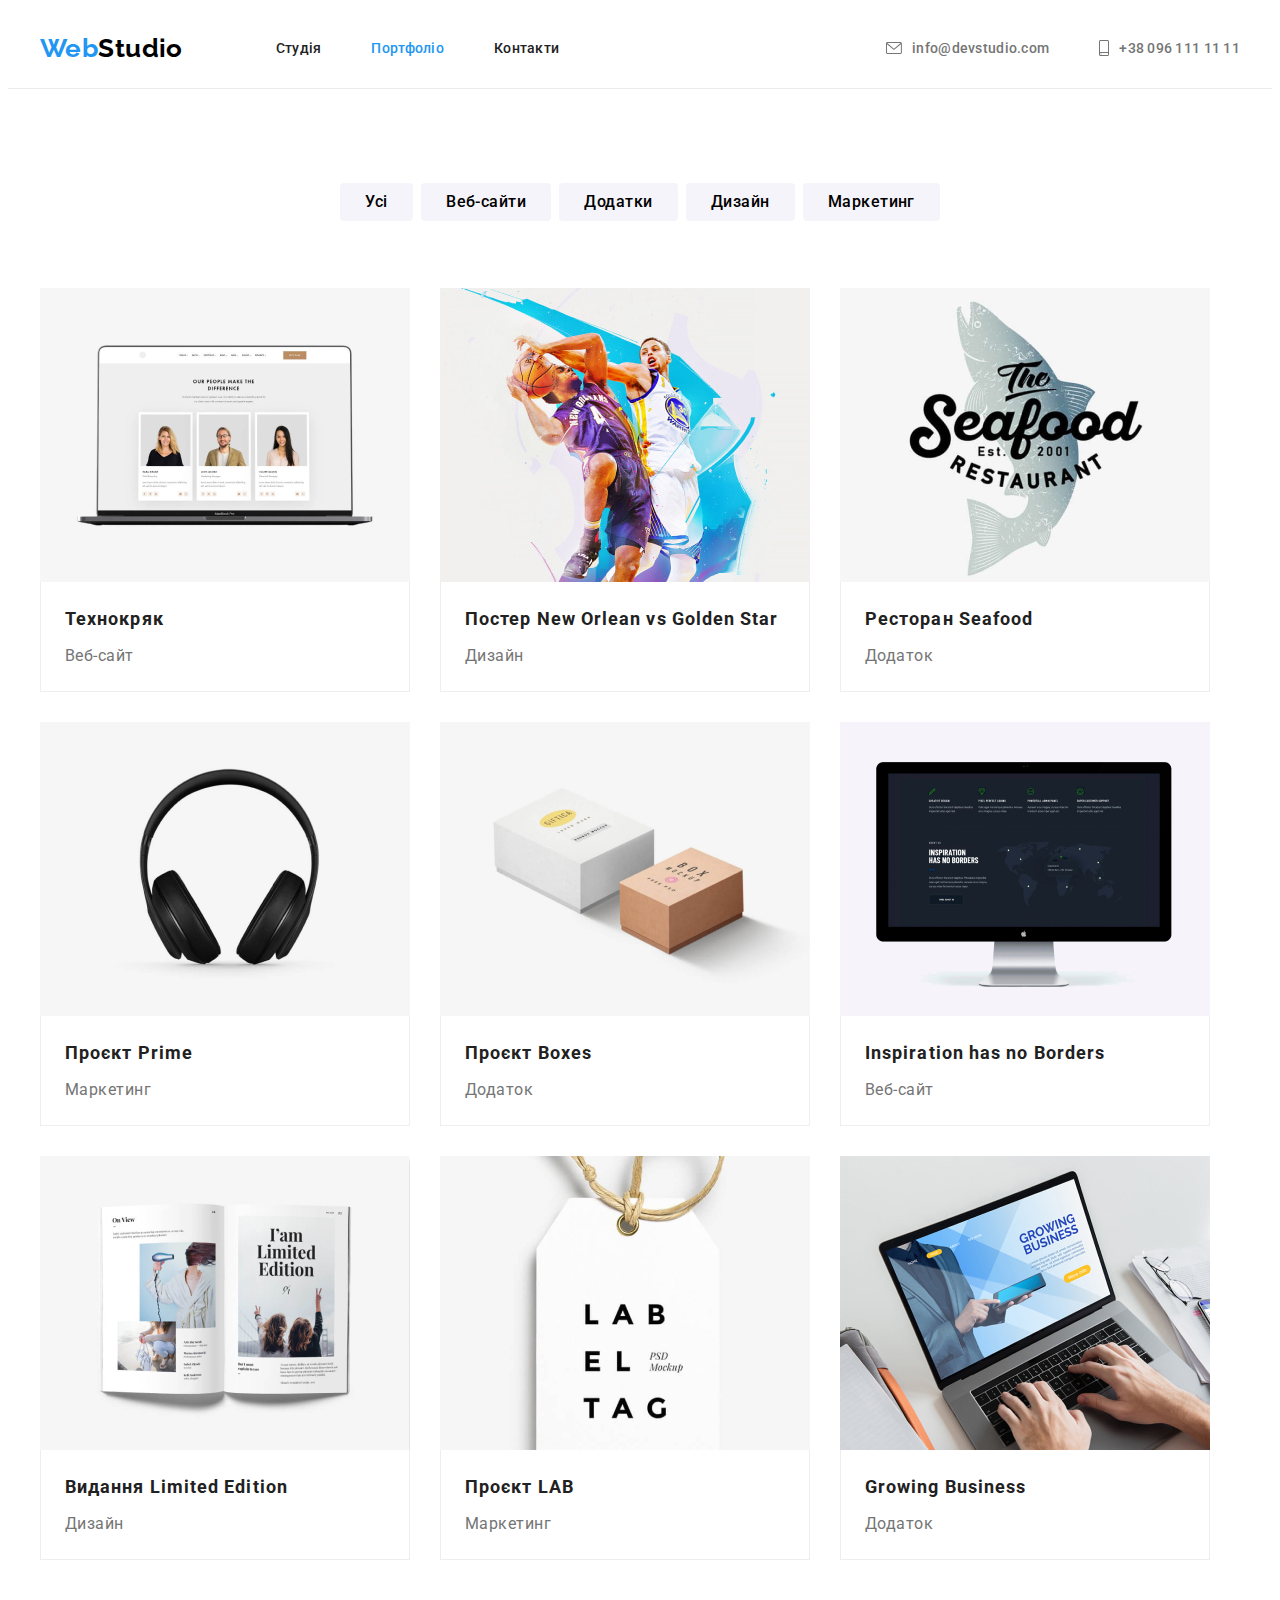
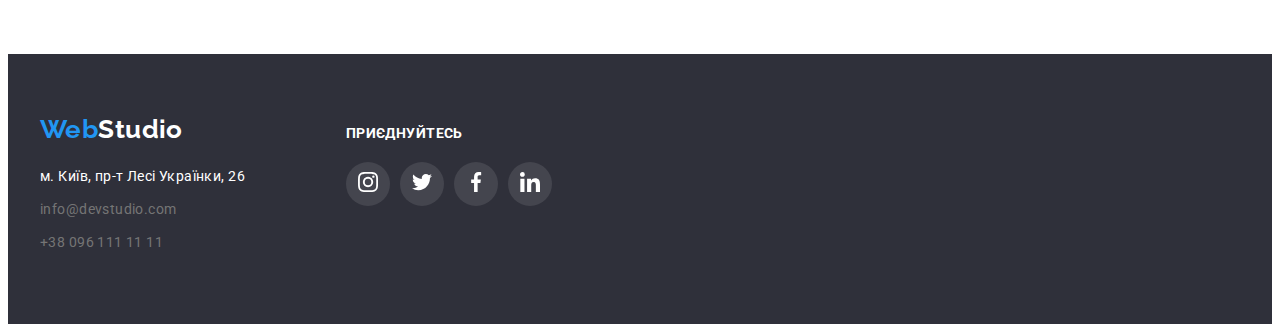
==== commit b37bc271: "виправляє помилки" ====
--- a/portfolio.html
+++ b/portfolio.html
@@ -26,9 +26,9 @@
 
     <header class="header">
       <div class="container">
-        <a href="./index.html" lang="en" class="logo"><span class="logo-span">Web</span>Studio</a>
+        <a href="./index.html" lang="en" class="logo"> <span class="logo-span">Web</span>Studio</a>
         <nav>
-          <ul class="nav-list ul">
+          <ul class="nav-list">
             <li class="item"><a href="./index.html" class="nav-list-link">Студія</a></li>
             <li class="item">
               <a href="./portfolio.html" class="nav-list-link-active">Портфоліо</a>
@@ -39,10 +39,10 @@
 
         <!--E-mail + Tel-->
 
-        <ul class="contact-list ul">
+        <ul class="contact-list">
           <li class="item email">
             <a href="mailto:info@devstudio.com" class="contact-list-link">
-              <svg class="icon-contacts-envelope">
+              <svg class="icon-contacts-envelope" width="16px" height="12px">
                 <use href="./images/icons.svg#icon-contacts-envelope"></use>
               </svg>
               info@devstudio.com</a
@@ -50,7 +50,7 @@
           </li>
           <li class="item phone">
             <a href="tel:+380961111111" class="contact-list-link">
-              <svg class="icon-contacts-smartphone">
+              <svg class="icon-contacts-smartphone" width="10px" height="16px">
                 <use href="./images/icons.svg#icon-contacts-smartphone"></use>
               </svg>
               +38 096 111 11 11</a
@@ -63,7 +63,7 @@
     <main>
       <section class="section">
         <div class="container">
-          <ul class="filter-buttons ul">
+          <ul class="filter-buttons">
             <li class="list"><button class="button-list" type="button">Усі</button></li>
             <li class="list"><button class="button-list" type="button">Веб-сайти</button></li>
             <li class="list"><button class="button-list" type="button">Додатки</button></li>
@@ -72,7 +72,7 @@
           </ul>
 
           <h1 class="our-projects-hide">Наші проєкти</h1>
-          <ul class="gallery ul">
+          <ul class="gallery">
             <li class="gallery-li">
               <img class="picture" src="./images/profiles.jpg" alt="Профайли" width="370" />
               <div class="frame">
@@ -150,6 +150,8 @@
         </div>
       </section>
     </main>
+
+    <!--Футер-->
 
     <footer class="footer-part">
       <div class="container">
@@ -158,7 +160,7 @@
             <span class="logo-span">Web</span>Studio</a
           >
           <address>
-            <ul class="contact-down-list ul">
+            <ul class="contact-down-list">
               <li>
                 <a
                   class="contact-down-list-link"
--- a/css/styles.css
+++ b/css/styles.css
@@ -22,31 +22,31 @@
 /* Utilities */
 
 .header {
-    /* outline: 1px solid #ECECEC; */
+    height: 80px;
     border-bottom: 1px solid #ECECEC;
 }
 
-.ul {
+.container {
+    /* display: flex; */
+    margin: auto;
+    padding: 0 15px;
+    max-width: 1200px; 
+    /* border-bottom: 1px solid #ECECEC; */
+}
+
+h1, h2, h3, p {
+    margin-top: 0;
+    margin-bottom: 0;
+}
+
+ul {
+    list-style: none;
     margin: 0;
     padding: 0;
 }
 
-.container {
-    /* display: flex; */
-    margin-left: auto;
-    margin-right: auto;
-    padding: 0 15px;
-    width: 1200px; 
-    /* border-bottom: 1px solid #ECECEC; */
-}
-
-h1, h2, h3 {
-    margin-top: 0;
-    margin-bottom: 0;
-}
-
-ul {
-    list-style: none;
+a {
+    text-decoration: none;
 }
 
 .section {
@@ -139,8 +139,6 @@
 .icon-contacts-envelope,
 .icon-contacts-smartphone {
     margin-right: 10px;
-    width: 21px;
-    height: 16px;
     fill: currentColor;
     text-align: center;
 
@@ -164,6 +162,10 @@
 
 /* Main-Top */
 .hero {
+    max-width: 1600px;
+    max-height: 600px;
+    margin: auto;
+
     padding-top: 200px;
     padding-bottom: 200px;
 
@@ -190,12 +192,13 @@
     line-height: 1.36;
     letter-spacing: 0.06em;
     text-transform: uppercase;
+
+    margin-bottom: 30px;
 }
 .hero-button {
     background-color: var(--accent-color);
     min-width: 216px;
     padding: 10px 32px;     
-    box-shadow: 0px 4px 4px rgba(0, 0, 0, 0.15);
     border-radius: 4px;
     
     font-family: inherit;
@@ -206,13 +209,20 @@
     line-height: 1.88;
     letter-spacing: 0.06em;
     cursor: pointer;
+
+    border-color: transparent;
 }
 
 /* Advantages */
 
+.advantages {
+    padding-bottom: 0px;
+}
+
 .title-hide, .our-projects-hide {
-    display: none;
-}
+    visibility: hidden;
+}
+
 .advantages .title {
     margin-bottom: 10px;
 
@@ -234,8 +244,12 @@
     display: flex;
 }
 
-.advantages .description {
-    margin-top: 10px;
+.advantages-list .item {
+    margin-right: 30px;
+}
+
+.advantages-list .item:nth-last-child(1) {
+    margin-right: 0px;
 }
 
 .advantages-svg {
@@ -272,6 +286,11 @@
 }
 
 /* Team */
+.details {
+    padding-top: 30px;
+    padding-bottom: 30px;
+}
+
 .our-team {
     color: var(--main-text-color);
     background-color: var(--team-buttons-background-color);
@@ -283,8 +302,9 @@
 }
 
 .our-team .name {
-    margin-top: 30px;
-}
+    font-weight: 500;
+}
+
 .position {
     margin-top: 10px;
     margin-bottom: 20px;
@@ -294,7 +314,6 @@
     line-height: 1.19;  
     letter-spacing: 0.03em;
     color: var(--submain-text-color);
-    /* border-bottom: 1px solid black; */
 }
 .team {
     background-color: var(--white-color);
@@ -411,8 +430,8 @@
 /* Footer */
 
 .footer-part{
-    display: flex;
-    background-color: var(--hero-footer-background-color);    
+    /* display: flex; */
+    background-color: var(--hero-footer-background-color);
 }
 
 /* .container{
@@ -430,7 +449,6 @@
 
 .footer-part .container {
     display: flex;
-    margin-bottom: 60px;
 }
 
 .footer-part .logo {
@@ -442,6 +460,10 @@
 }
 
 /* Footer - тел,емейл,адреса */
+
+.contact-down-list {
+    padding-bottom: 60px;
+}
 
 .contact-down-list-link {
     display: inline-block;
@@ -452,7 +474,7 @@
     font-size: 14px;
     line-height: 1.71;
     letter-spacing: 0.03em;
-    color: rgba(255, 255, 255, 0.6);
+    color: var(--submain-text-color);
     text-decoration: none;    
 }
 
@@ -481,6 +503,10 @@
     color: var(--white-color);
 
     margin-top: 72px;
+}
+
+.container-two .sl-ul {
+    margin-top: 20px;
 }
 
 /* Portfolio */
@@ -557,7 +583,6 @@
 }
 
 .name-of-project {
-    margin-top: 20px;
     font-weight: 700;
     font-size: 18px;
     line-height: 2;
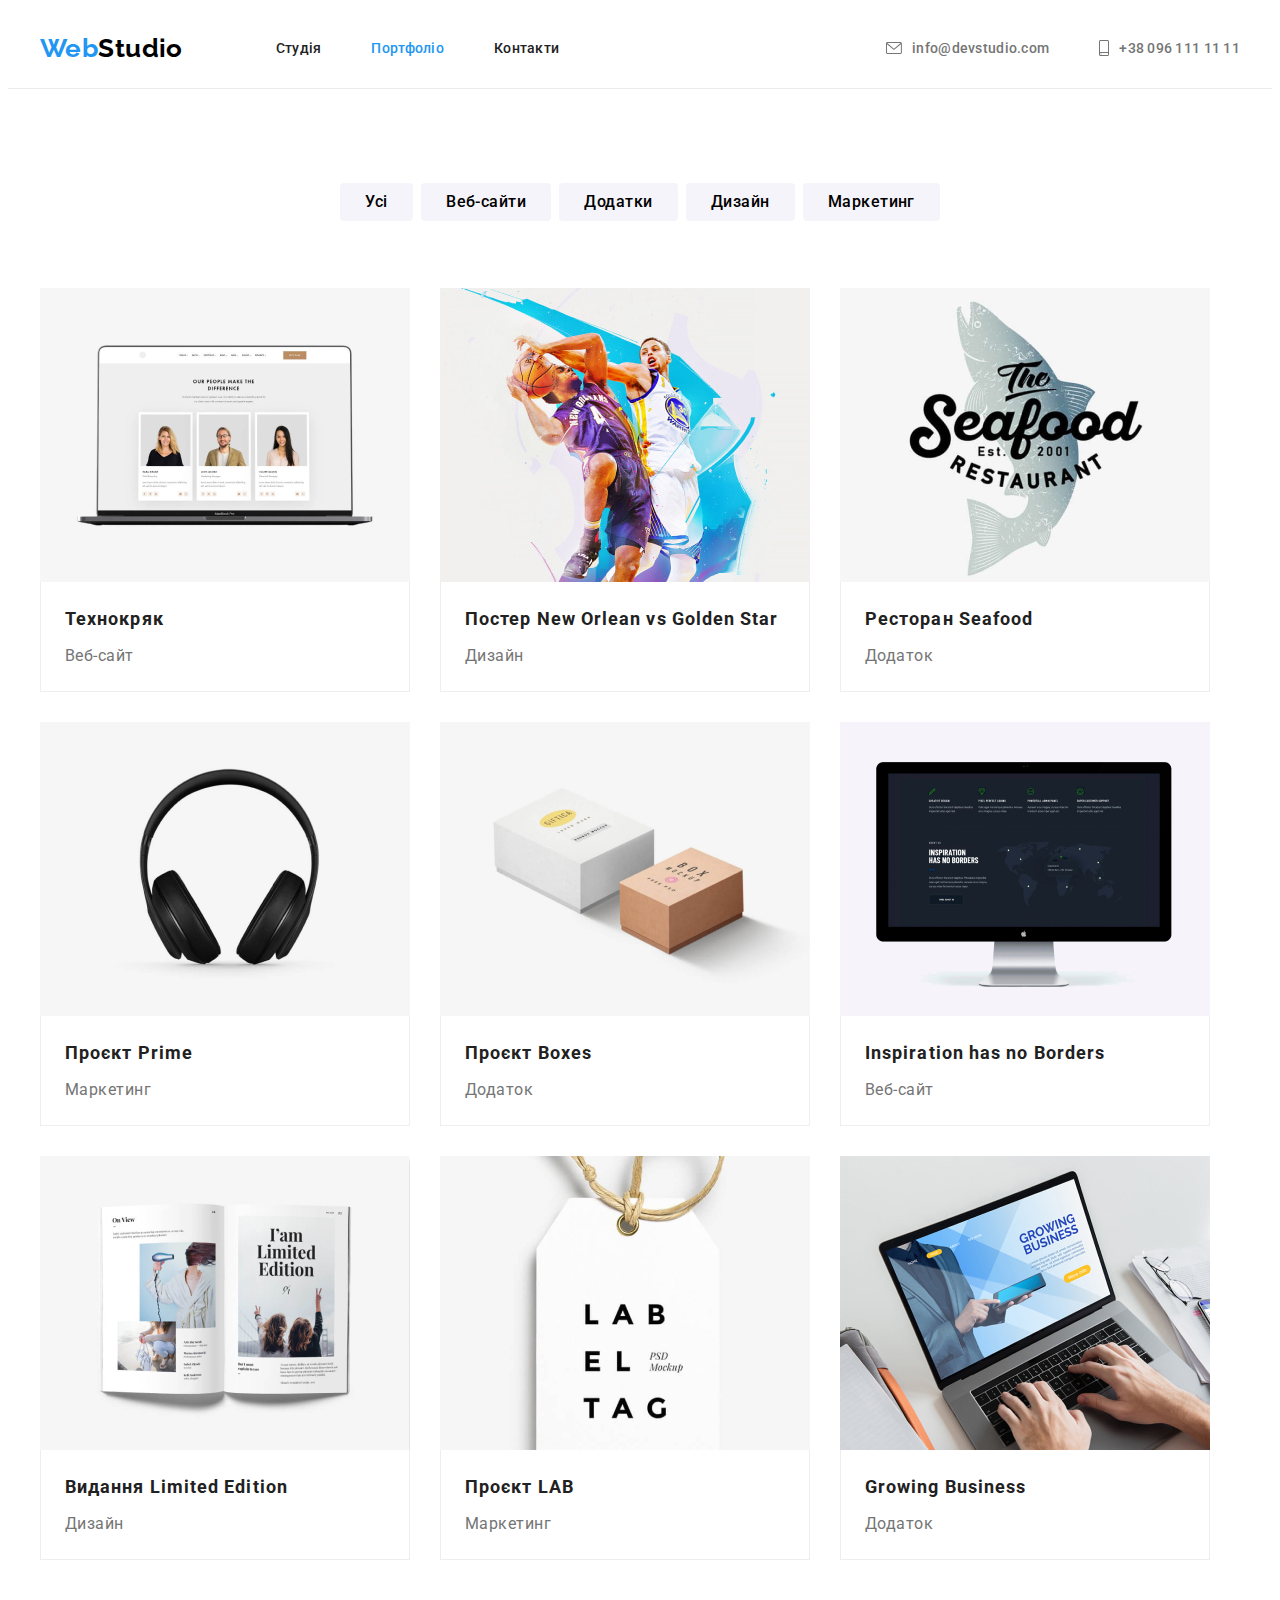
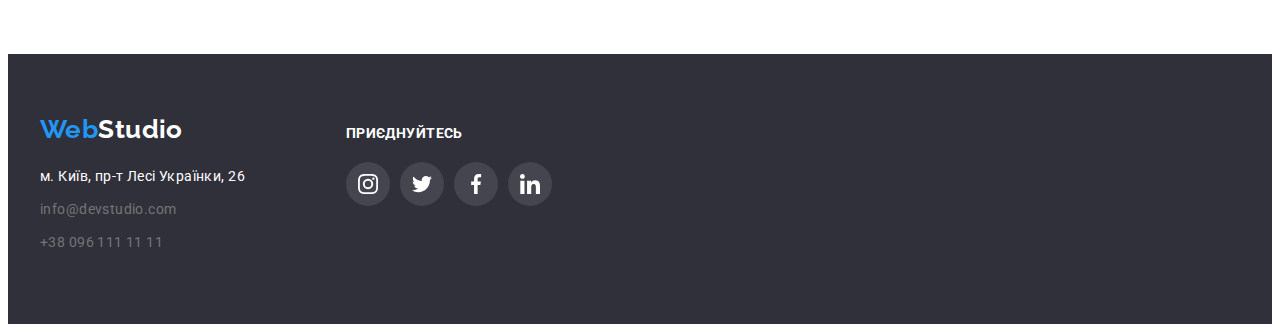
==== commit b8a46373: "виправляє помилки" ====
--- a/portfolio.html
+++ b/portfolio.html
@@ -74,77 +74,95 @@
           <h1 class="our-projects-hide">Наші проєкти</h1>
           <ul class="gallery">
             <li class="gallery-li">
-              <img class="picture" src="./images/profiles.jpg" alt="Профайли" width="370" />
-              <div class="frame">
-                <h2 class="name-of-project">Технокряк</h2>
-                <p class="type-of-project">Веб-сайт</p>
-              </div>
-            </li>
-            <li class="gallery-li">
-              <img
-                class="picture"
-                src="./images/basketball.jpg"
-                alt="Гра в баскетбол"
-                width="370"
-              />
-              <div class="frame">
-                <h2 class="name-of-project">Постер New Orlean vs Golden Star</h2>
-                <p class="type-of-project">Дизайн</p>
-              </div>
-            </li>
-            <li class="gallery-li">
-              <img class="picture" src="./images/fish-sign.jpg" alt="Логотип Риба" width="370" />
-              <div class="frame">
-                <h2 class="name-of-project">Ресторан Seafood</h2>
-                <p class="type-of-project">Додаток</p>
-              </div>
-            </li>
-            <li class="gallery-li">
-              <img class="picture" src="./images/headphones.jpg" alt="Навушники" width="370" />
-              <div class="frame">
-                <h2 class="name-of-project">Проєкт Prime</h2>
-                <p class="type-of-project">Маркетинг</p>
-              </div>
-            </li>
-            <li class="gallery-li">
-              <img class="picture" src="./images/boxes.jpg" alt="Коробки" width="370" />
-              <div class="frame">
-                <h2 class="name-of-project">Проєкт Boxes</h2>
-                <p class="type-of-project">Додаток</p>
-              </div>
-            </li>
-            <li class="gallery-li">
-              <img class="picture" src="./images/screen.jpg" alt="Монітор" width="370" />
-              <div class="frame">
-                <h2 class="name-of-project">Inspiration has no Borders</h2>
-                <p class="type-of-project">Веб-сайт</p>
-              </div>
-            </li>
-            <li class="gallery-li">
-              <img class="picture" src="./images/book.jpg" alt="Розгорнута книга" width="370" />
-              <div class="frame">
-                <h2 class="name-of-project">Видання Limited Edition</h2>
-                <p class="type-of-project">Дизайн</p>
-              </div>
-            </li>
-            <li class="gallery-li">
-              <img class="picture" src="./images/label.jpg" alt="Паперова лейба" width="370" />
-              <div class="frame">
-                <h2 class="name-of-project">Проєкт LAB</h2>
-                <p class="type-of-project">Маркетинг</p>
-              </div>
-            </li>
-            <li class="gallery-li">
-              <img
-                class="picture"
-                src="./images/laptop-project.jpg"
-                alt="Ноутбук за яким працюють"
-                width="370"
-              />
-              <div class="frame">
-                <h2 class="name-of-project">Growing Business</h2>
-                <p class="type-of-project">Додаток</p>
-              </div>
+              <a href="" class="link">
+                <img class="picture" src="./images/profiles.jpg" alt="Профайли" width="370" />
+                <div class="frame">
+                  <h2 class="name-of-project">Технокряк</h2>
+                  <p class="type-of-project">Веб-сайт</p>
+                </div>
+              </a>
+            </li>
+            <li class="gallery-li">
+              <a href="" class="link">
+                <img
+                  class="picture"
+                  src="./images/basketball.jpg"
+                  alt="Гра в баскетбол"
+                  width="370"
+                />
+                <div class="frame">
+                  <h2 class="name-of-project">Постер New Orlean vs Golden Star</h2>
+                  <p class="type-of-project">Дизайн</p>
+                </div>
+              </a>
+            </li>
+            <li class="gallery-li">
+              <a href="" class="link">
+                <img class="picture" src="./images/fish-sign.jpg" alt="Логотип Риба" width="370" />
+                <div class="frame">
+                  <h2 class="name-of-project">Ресторан Seafood</h2>
+                  <p class="type-of-project">Додаток</p>
+                </div>
+              </a>
+            </li>
+            <li class="gallery-li">
+              <a href="" class="link">
+                <img class="picture" src="./images/headphones.jpg" alt="Навушники" width="370" />
+                <div class="frame">
+                  <h2 class="name-of-project">Проєкт Prime</h2>
+                  <p class="type-of-project">Маркетинг</p>
+                </div>
+              </a>
+            </li>
+            <li class="gallery-li">
+              <a href="" class="link">
+                <img class="picture" src="./images/boxes.jpg" alt="Коробки" width="370" />
+                <div class="frame">
+                  <h2 class="name-of-project">Проєкт Boxes</h2>
+                  <p class="type-of-project">Додаток</p>
+                </div>
+              </a>
+            </li>
+            <li class="gallery-li">
+              <a href="" class="link">
+                <img class="picture" src="./images/screen.jpg" alt="Монітор" width="370" />
+                <div class="frame">
+                  <h2 class="name-of-project">Inspiration has no Borders</h2>
+                  <p class="type-of-project">Веб-сайт</p>
+                </div>
+              </a>
+            </li>
+            <li class="gallery-li">
+              <a href="" class="link">
+                <img class="picture" src="./images/book.jpg" alt="Розгорнута книга" width="370" />
+                <div class="frame">
+                  <h2 class="name-of-project">Видання Limited Edition</h2>
+                  <p class="type-of-project">Дизайн</p>
+                </div>
+              </a>
+            </li>
+            <li class="gallery-li">
+              <a href="" class="link">
+                <img class="picture" src="./images/label.jpg" alt="Паперова лейба" width="370" />
+                <div class="frame">
+                  <h2 class="name-of-project">Проєкт LAB</h2>
+                  <p class="type-of-project">Маркетинг</p>
+                </div>
+              </a>
+            </li>
+            <li class="gallery-li">
+              <a href="" class="link">
+                <img
+                  class="picture"
+                  src="./images/laptop-project.jpg"
+                  alt="Ноутбук за яким працюють"
+                  width="370"
+                />
+                <div class="frame">
+                  <h2 class="name-of-project">Growing Business</h2>
+                  <p class="type-of-project">Додаток</p>
+                </div>
+              </a>
             </li>
           </ul>
         </div>
--- a/css/styles.css
+++ b/css/styles.css
@@ -47,6 +47,7 @@
 
 a {
     text-decoration: none;
+    color: currentColor;
 }
 
 .section {
@@ -194,6 +195,10 @@
     text-transform: uppercase;
 
     margin-bottom: 30px;
+
+    max-width: 696px;
+    margin-left: auto;
+    margin-right: auto;
 }
 .hero-button {
     background-color: var(--accent-color);
@@ -252,6 +257,11 @@
     margin-right: 0px;
 }
 
+/* Альтернативний марджин в 1му рядку: все окрім останнього */
+/* .advantages-list .item:not(:last-child) {
+    margin-right: 30px;
+} */
+
 .advantages-svg {
     display: flex;
     height: 120px;
@@ -260,7 +270,7 @@
     margin-bottom: 25px;
     background-color: var(--team-buttons-background-color);
     border-radius: 4px;
-    filter: drop-shadow(0px 4px 4px rgba(0, 0, 0, 0.25));
+    /* filter: drop-shadow(0px 4px 4px rgba(0, 0, 0, 0.25)); */
 }
 
 .advantages-list .item+.item {
@@ -327,7 +337,6 @@
 .sl-ul {
     display: flex;    
     justify-content: center;
-    margin-bottom: 30px;
     padding: 0;
 }
 
@@ -344,17 +353,24 @@
     height: 44px;
 
     border-radius: 50%;
+}
+
+.sl-li .link {
+    display: flex;
+    align-items: center;
+    justify-content: center;
+    width: 100%;
+    height: 100%;
+    fill: var(--social-link-color);
 }
 
 .social-icon {
     width: 20px;
     height: 20px;
-    fill: var(--social-link-color);
-}
-
-.social-icon.footer {
-    width: 20px;
-    height: 20px;
+}
+
+
+.footer-part .sl-li .link{
     fill: var(--white-color);
 }
 
@@ -365,13 +381,14 @@
 
 /* 4 social links - hoover */
 
-.sl-li:hover,
-.sl-li:focus {
+.sl-li .link:hover,
+.sl-li .link:focus {
     background-color: var(--accent-color);
-}
-
-.sl-li:hover .social-icon,
-.sl-li:focus .social-icon{
+    border-radius: 50%;
+}
+
+.sl-li .link:hover .social-icon,
+.sl-li .link:focus .social-icon{
     fill: var(--white-color);
 }
 
@@ -417,13 +434,13 @@
     height: 100%; 
 }
 
-.logo-li:hover .logo-svg,
-.logo-li:focus .logo-svg {
+.logo-li .link:hover .logo-svg,
+.logo-li .link:focus .logo-svg {
     fill: var(--accent-color);    
 }
 
-.logo-li:hover,
-.logo-li:focus {
+.logo-li .link:hover,
+.logo-li .link:focus {
 border: 1px solid var(--accent-color);
 }
 
@@ -558,8 +575,8 @@
 .gallery-li {
     margin: 15px;        
 }
-.gallery-li:hover, 
-.gallery-li:focus {
+.gallery-li .link:hover, 
+.gallery-li .link:focus{
     box-shadow:0px 4px 4px rgba(0, 0, 0, 0.25);
 }
 
@@ -576,7 +593,11 @@
     margin-bottom: 0;
 } */
 
-.frame {
+.gallery .link {
+    display: block;
+}
+
+.frame {    
     border: 1px solid #EEEEEE;
     margin-top: -5px;
     padding: 20px 24px;
